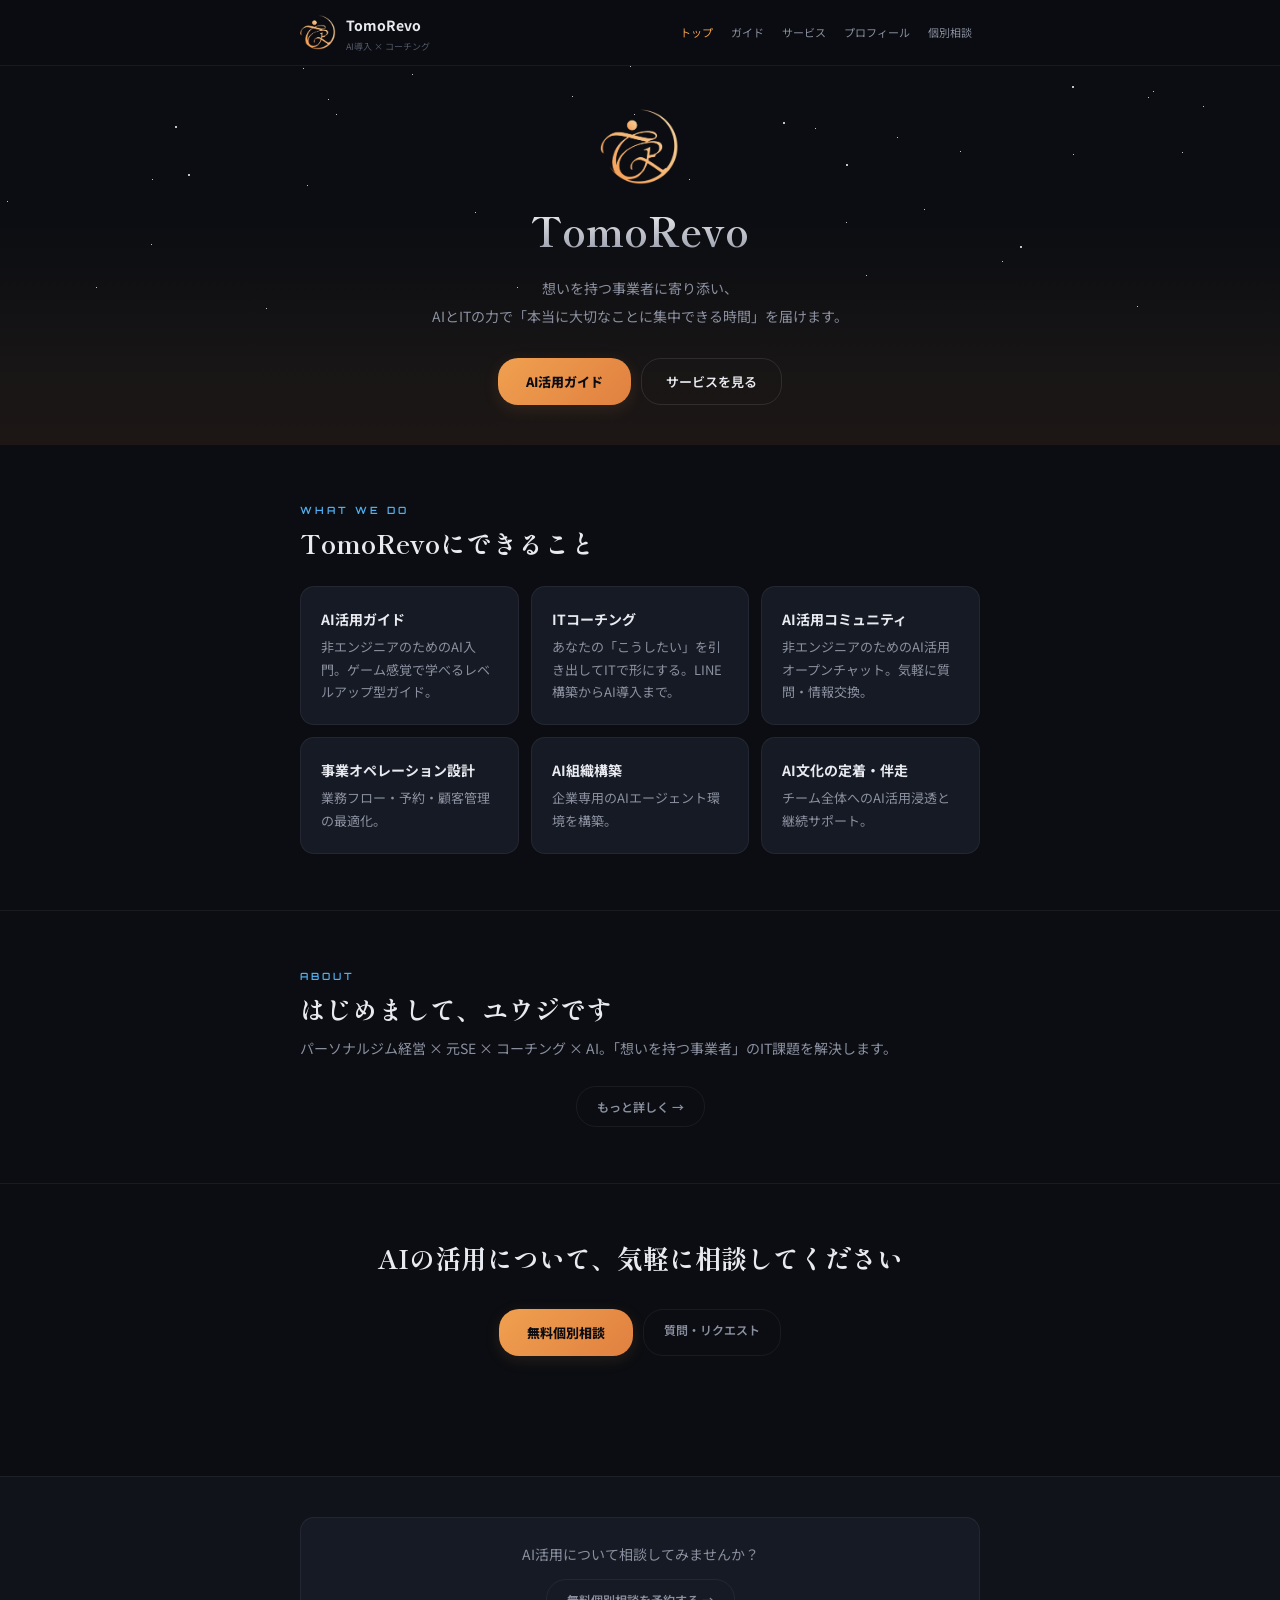
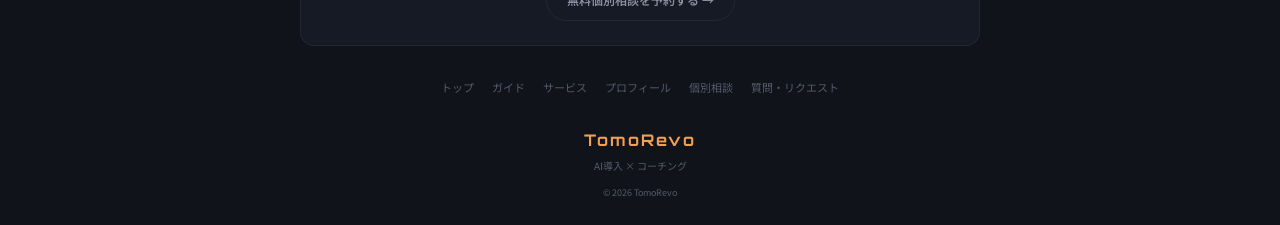
==== index.html @ 5a671fe1 "Initial deploy: TomoRevo公式サイト" ====
<!DOCTYPE html>
<html lang="ja">
<head>
  <meta charset="UTF-8">
  <meta name="viewport" content="width=device-width, initial-scale=1.0">
  <title>TomoRevo — テクノロジーで、大切な時間を取り戻す</title>
  <meta name="description" content="想いを持つ事業者に寄り添い、AIとITの力で「本当に大切なことに集中できる時間」を届けます。">

  <meta property="og:title" content="TomoRevo — テクノロジーで、大切な時間を取り戻す">
  <meta property="og:description" content="想いを持つ事業者に寄り添い、AIとITの力で「本当に大切なことに集中できる時間」を届けます。">
  <meta property="og:type" content="website">
  <meta property="og:image" content="images/ogp.png">
  <meta property="og:locale" content="ja_JP">
  <meta name="twitter:card" content="summary_large_image">

  <link rel="preconnect" href="https://fonts.googleapis.com">
  <link rel="preconnect" href="https://fonts.gstatic.com" crossorigin>
  <link href="https://fonts.googleapis.com/css2?family=Orbitron:wght@400;500;600;700;800;900&family=Zen+Maru+Gothic:wght@400;500;700;900&family=Shippori+Mincho:wght@400;600;700;800&family=IBM+Plex+Mono:wght@400;500;600&family=Noto+Sans+JP:wght@400;500;600;700;800&display=swap" rel="stylesheet">

  <link rel="stylesheet" href="css/style.css">
  <style>
    .hero-dawn{position:absolute;bottom:0;left:0;right:0;height:60%;background:linear-gradient(180deg,transparent 0%,rgba(240,160,80,0.03) 40%,rgba(240,160,80,0.06) 70%,rgba(240,130,60,0.08) 100%);z-index:0}
    .hero-stars{position:absolute;inset:0;z-index:0}
    .hero-star{position:absolute;width:1px;height:1px;background:#fff;border-radius:50%;animation:twinkle var(--dur,4s) var(--delay,0s) ease-in-out infinite alternate}
    @keyframes twinkle{0%{opacity:.15}100%{opacity:.7}}
    .hero-title-gradient{background:linear-gradient(180deg,#fff,var(--text-s));-webkit-background-clip:text;-webkit-text-fill-color:transparent;background-clip:text}
  </style>
</head>
<body>

  <header class="site-header" id="site-header"></header>

  <main>

    <!-- Hero -->
    <section class="hero">
      <div class="hero-stars" id="hero-stars"></div>
      <div class="hero-dawn"></div>
      <div class="hero-content">
        <img src="./images/logo.png" alt="TomoRevo" style="display:block;margin:0 auto 16px;height:80px;width:auto;">
        <h1 class="hero-title"><span class="hero-title-gradient">TomoRevo</span></h1>
        <p class="hero-desc">想いを持つ事業者に寄り添い、<br>AIとITの力で「本当に大切なことに集中できる時間」を届けます。</p>
        <div class="btn-row">
          <a href="./guide/index.html" class="btn-primary">AI活用ガイド</a>
          <a href="./services/index.html" class="btn-secondary">サービスを見る</a>
        </div>
      </div>
    </section>

    <!-- Feature Grid -->
    <section class="section">
      <div class="container">
        <p class="section-label">WHAT WE DO</p>
        <h2 class="section-title">TomoRevoにできること</h2>
        <div class="card-grid card-grid-3 mt-24">
          <a href="./guide/index.html" class="card">
            <h3 class="feature-title">AI活用ガイド</h3>
            <p class="feature-desc">非エンジニアのためのAI入門。ゲーム感覚で学べるレベルアップ型ガイド。</p>
          </a>
          <a href="./services/index.html" class="card">
            <h3 class="feature-title">ITコーチング</h3>
            <p class="feature-desc">あなたの「こうしたい」を引き出してITで形にする。LINE構築からAI導入まで。</p>
          </a>
          <div class="card">
            <h3 class="feature-title">AI活用コミュニティ</h3>
            <p class="feature-desc">非エンジニアのためのAI活用オープンチャット。気軽に質問・情報交換。</p>
          </div>
          <div class="card">
            <h3 class="feature-title">事業オペレーション設計</h3>
            <p class="feature-desc">業務フロー・予約・顧客管理の最適化。</p>
          </div>
          <div class="card">
            <h3 class="feature-title">AI組織構築</h3>
            <p class="feature-desc">企業専用のAIエージェント環境を構築。</p>
          </div>
          <div class="card">
            <h3 class="feature-title">AI文化の定着・伴走</h3>
            <p class="feature-desc">チーム全体へのAI活用浸透と継続サポート。</p>
          </div>
        </div>
      </div>
    </section>

    <!-- About Preview -->
    <section class="section">
      <div class="container">
        <p class="section-label">ABOUT</p>
        <h2 class="section-title">はじめまして、ユウジです</h2>
        <p class="section-desc">パーソナルジム経営 × 元SE × コーチング × AI。「想いを持つ事業者」のIT課題を解決します。</p>
        <div class="mt-24 text-center">
          <a href="./about/index.html" class="btn-subtle">もっと詳しく →</a>
        </div>
      </div>
    </section>

    <!-- CTA -->
    <section class="section">
      <div class="container text-center">
        <h2 class="section-title">AIの活用について、気軽に相談してください</h2>
        <div class="btn-row mt-32">
          <a href="./consultation/index.html" class="btn-primary">無料個別相談</a>
          <a href="./contact/index.html" class="btn-subtle">質問・リクエスト</a>
        </div>
      </div>
    </section>

  </main>

  <footer class="site-footer" id="site-footer"></footer>

  <script>
  const sc=document.getElementById('hero-stars');if(sc){for(let i=0;i<35;i++){const s=document.createElement('div');s.className='hero-star';s.style.left=Math.random()*100+'%';s.style.top=Math.random()*70+'%';s.style.setProperty('--dur',(3+Math.random()*5)+'s');s.style.setProperty('--delay',Math.random()*4+'s');s.style.width=s.style.height=(Math.random()>.7?'2px':'1px');sc.appendChild(s);}}
  </script>
  <script src="./js/config.js"></script>
  <script src="./js/components.js"></script>
</body>
</html>
---- css/style.css ----
/* ============================================
   TomoRevo — "Dawn in Space" Design System
   宇宙の夜明け。暗闇から温かい光が差す。
   ============================================ */
:root {
  --bg: #0b0d12;
  --bg-s: #10131a;
  --bg-card: #161a24;
  --bg-card-h: #1c2130;
  --border: rgba(255,255,255,0.06);
  --border-g: rgba(200,160,100,0.12);
  --text: #e8eaf0;
  --text-s: #8b90a0;
  --text-d: #555a6a;
  --accent: #f0a050;
  --accent-g: rgba(240,160,80,0.12);
  --accent2: #50b0f0;
  --accent2-g: rgba(80,176,240,0.08);
  --success: #50e89a;
  --success-g: rgba(80,232,154,0.1);
  --font-ui: 'Orbitron','IBM Plex Mono',monospace;
  --font-body: 'Noto Sans JP','Zen Maru Gothic',sans-serif;
  --font-head: 'Shippori Mincho',serif;
  --font-mono: 'IBM Plex Mono',monospace;
  --r: 8px; --r-lg: 14px; --r-xl: 20px;
  --ease: cubic-bezier(0.16,1,0.3,1);
  --max-w: 720px;
}
*,*::before,*::after{box-sizing:border-box;margin:0;padding:0}
html{scroll-behavior:smooth;font-size:16px}
body{font-family:var(--font-body);background:var(--bg);color:var(--text);line-height:1.8;overflow-x:hidden;-webkit-font-smoothing:antialiased}
a{color:inherit;text-decoration:none}
button{font-family:inherit;cursor:pointer;border:none;background:none;color:inherit}
img{max-width:100%;height:auto;display:block}
.container{max-width:var(--max-w);margin:0 auto;padding:0 20px}

/* HEADER */
.site-header{position:sticky;top:0;z-index:100;background:rgba(11,13,18,0.88);backdrop-filter:blur(16px);border-bottom:1px solid var(--border);padding:10px 0}
.header-inner{display:flex;align-items:center;justify-content:space-between;max-width:var(--max-w);margin:0 auto;padding:0 20px}
.header-brand{display:flex;align-items:center;gap:10px}
.header-logo{width:30px;height:30px;border-radius:6px;background:linear-gradient(135deg,var(--accent),#e08040);display:flex;align-items:center;justify-content:center;font-family:var(--font-mono);font-weight:700;font-size:11px;color:#0b0d12}
.header-title{font-weight:700;font-size:14px}
.header-subtitle{font-size:9px;color:var(--text-d);display:block}
.header-nav{display:flex;gap:2px}
.header-nav a{font-size:11px;color:var(--text-s);padding:5px 8px;border-radius:6px;transition:color .2s}
.header-nav a:hover{color:var(--text)}
.header-nav a.active{color:var(--accent)}
.mobile-menu-toggle{display:none;font-size:18px;color:var(--text-s);padding:6px}
@media(max-width:680px){
  .mobile-menu-toggle{display:block}
  .header-nav{display:none;position:absolute;top:100%;left:0;right:0;background:rgba(11,13,18,0.96);backdrop-filter:blur(16px);flex-direction:column;padding:8px 16px 16px;border-bottom:1px solid var(--border)}
  .header-nav.open{display:flex}
  .header-nav a{padding:10px 12px}
}

/* HERO — Dawn */
.hero{position:relative;min-height:30vh;display:flex;align-items:center;justify-content:center;overflow:hidden;text-align:center;background:var(--bg);padding:40px 0}
.hero-dawn{position:absolute;bottom:0;left:0;right:0;height:60%;background:linear-gradient(180deg,transparent 0%,rgba(240,160,80,0.03) 40%,rgba(240,160,80,0.06) 70%,rgba(240,130,60,0.08) 100%);z-index:0}
.hero-stars{position:absolute;inset:0;z-index:0}
.hero-star{position:absolute;width:1px;height:1px;background:#fff;border-radius:50%;animation:twinkle var(--dur,4s) var(--delay,0s) ease-in-out infinite alternate}
@keyframes twinkle{0%{opacity:.15}100%{opacity:.7}}
.hero-content{position:relative;z-index:2;padding:0 20px;max-width:520px}
.hero-level{font-family:var(--font-ui);font-size:11px;font-weight:600;color:var(--accent);letter-spacing:4px;margin-bottom:14px;opacity:.7}
.hero-title{font-family:var(--font-head);font-size:clamp(24px,5.5vw,40px);font-weight:700;line-height:1.4;margin-bottom:16px}
.hero-desc{font-size:14px;color:var(--text-s);line-height:2;margin-bottom:28px}
.hero-cta{display:inline-block;padding:12px 28px;border-radius:var(--r-xl);background:linear-gradient(135deg,var(--accent),#e08040);color:#0b0d12;font-weight:700;font-size:13px;transition:all .3s var(--ease);box-shadow:0 4px 16px var(--accent-g)}
.hero-cta:hover{transform:translateY(-2px);box-shadow:0 6px 24px rgba(240,160,80,0.2)}
.hero-scroll{position:absolute;bottom:28px;left:50%;transform:translateX(-50%);z-index:2;color:var(--text-d);font-size:10px;font-family:var(--font-mono);animation:scrollB 2s ease-in-out infinite}
@keyframes scrollB{0%,100%{transform:translateX(-50%) translateY(0)}50%{transform:translateX(-50%) translateY(5px)}}

/* SECTION */
.section{padding:56px 0}
.section+.section{border-top:1px solid var(--border)}
.section-bg{background:var(--bg-s)}
.section-label{font-family:var(--font-ui);font-size:10px;font-weight:600;color:var(--accent2);letter-spacing:3px;margin-bottom:6px}
.section-title{font-family:var(--font-head);font-size:clamp(20px,4vw,26px);font-weight:700;line-height:1.4;margin-bottom:8px}
.section-desc{font-size:14px;color:var(--text-s);line-height:1.9;margin-bottom:24px}

/* CARDS */
.card{background:var(--bg-card);border:1px solid var(--border);border-radius:var(--r-lg);padding:20px;transition:all .3s var(--ease)}
.card:hover{border-color:var(--border-g);transform:translateY(-2px)}
.card-grid{display:grid;gap:12px}
.card-grid-2{grid-template-columns:1fr}
.card-grid-3{grid-template-columns:1fr}
@media(min-width:540px){.card-grid-2{grid-template-columns:repeat(2,1fr)}.card-grid-3{grid-template-columns:repeat(2,1fr)}}
@media(min-width:780px){.card-grid-3{grid-template-columns:repeat(3,1fr)}}

/* BUTTONS */
.btn-primary{display:inline-block;padding:12px 28px;border-radius:var(--r-xl);background:linear-gradient(135deg,var(--accent),#e08040);color:#0b0d12;font-weight:800;font-size:13px;border:none;transition:all .3s var(--ease);box-shadow:0 4px 16px var(--accent-g)}
.btn-primary:hover{transform:translateY(-2px);box-shadow:0 6px 24px rgba(240,160,80,0.2)}
.btn-secondary{display:inline-block;padding:11px 24px;border-radius:var(--r-xl);background:transparent;color:var(--text);font-weight:600;font-size:13px;border:1.5px solid rgba(255,255,255,0.1);transition:all .3s var(--ease)}
.btn-secondary:hover{border-color:rgba(255,255,255,0.2);background:rgba(255,255,255,0.03)}
.btn-subtle{display:inline-block;padding:9px 20px;border-radius:var(--r-xl);color:var(--text-s);font-weight:600;font-size:12px;border:1px solid var(--border);transition:all .3s}
.btn-subtle:hover{color:var(--text);border-color:rgba(255,255,255,0.12)}
.btn-disabled{opacity:.3;pointer-events:none}
.btn-row{display:flex;flex-wrap:wrap;gap:10px;justify-content:center}

/* ACCORDION */
.accordion{display:flex;flex-direction:column;gap:4px}
.accordion-item{background:var(--bg-card);border:1px solid var(--border);border-radius:var(--r);overflow:hidden}
.accordion-item.open{border-color:var(--border-g)}
.accordion-trigger{display:flex;align-items:center;justify-content:space-between;width:100%;padding:13px 16px;font-size:14px;font-weight:700;text-align:left;transition:background .15s}
.accordion-trigger:hover{background:var(--bg-card-h)}
.accordion-icon{font-size:16px;color:var(--text-d);transition:transform .3s var(--ease)}
.accordion-item.open .accordion-icon{transform:rotate(45deg);color:var(--accent)}
.accordion-content{max-height:0;overflow:hidden;transition:max-height .35s var(--ease)}
.accordion-body{padding:0 16px 16px}

/* FEATURE CARDS */
.feature-icon{width:40px;height:40px;border-radius:10px;display:flex;align-items:center;justify-content:center;font-size:20px;margin-bottom:12px;background:rgba(240,160,80,0.06);border:1px solid rgba(240,160,80,0.08)}
.feature-title{font-size:14px;font-weight:700;margin-bottom:4px}
.feature-desc{font-size:13px;color:var(--text-s);line-height:1.75}

/* CHAPTER CARDS (guide index) */
.chapter-list{display:flex;flex-direction:column;gap:10px}
.chapter-link{display:flex;align-items:center;gap:16px;padding:16px 18px;background:var(--bg-card);border:1px solid var(--border);border-radius:var(--r-lg);transition:all .3s var(--ease);text-decoration:none}
.chapter-link:hover{border-color:var(--border-g);transform:translateX(4px)}
.chapter-lv{width:38px;height:38px;border-radius:50%;flex-shrink:0;background:var(--bg-s);border:1.5px solid rgba(255,255,255,0.08);display:flex;align-items:center;justify-content:center;font-family:var(--font-ui);font-weight:800;font-size:12px;color:var(--text-d)}
.chapter-link.available .chapter-lv{background:linear-gradient(135deg,var(--accent),#e08040);border-color:transparent;color:#0b0d12;box-shadow:0 0 16px var(--accent-g)}
.chapter-link-info{flex:1}
.chapter-link-title{font-weight:700;font-size:14px}
.chapter-link-sub{font-size:12px;color:var(--text-s);margin-top:2px}
.chapter-link-action{font-size:12px;color:var(--text-d);margin-top:3px}
.chapter-link-arrow{font-size:14px;color:var(--text-d);flex-shrink:0}
.chapter-link.available .chapter-link-arrow{color:var(--accent)}

/* FORMS */
.form-card{background:var(--bg-card);border:1px solid var(--border);border-radius:var(--r-lg);padding:28px 22px}
.form-group{margin-bottom:18px}
.form-label{display:block;font-size:13px;font-weight:700;margin-bottom:5px}
.form-label .optional{font-size:11px;font-weight:400;color:var(--text-d);margin-left:5px}
.form-input,.form-textarea,.form-select{width:100%;padding:10px 14px;border-radius:var(--r);background:var(--bg);border:1px solid var(--border);color:var(--text);font-family:var(--font-body);font-size:15px;transition:border-color .2s,box-shadow .2s;color-scheme:dark}
input[type="datetime-local"]{-webkit-appearance:none;appearance:none;cursor:pointer;position:relative}
input[type="datetime-local"]::-webkit-calendar-picker-indicator{position:absolute;top:0;left:0;right:0;bottom:0;width:100%;height:100%;opacity:0;cursor:pointer}
.form-input:focus,.form-textarea:focus,.form-select:focus{outline:none;border-color:var(--accent);box-shadow:0 0 0 3px var(--accent-g)}
.form-textarea{min-height:110px;resize:vertical}
.form-select{appearance:none;background-image:url("data:image/svg+xml,%3Csvg xmlns='http://www.w3.org/2000/svg' width='12' height='12' fill='%23555a6a'%3E%3Cpath d='M6 8L1 3h10z'/%3E%3C/svg%3E");background-repeat:no-repeat;background-position:right 14px center;padding-right:36px}
.form-conditional{display:none;padding-left:14px;border-left:2px solid rgba(240,160,80,0.15);margin-top:10px}
.form-conditional.show{display:block;animation:fadeUp .25s var(--ease)}
@keyframes fadeUp{from{opacity:0;transform:translateY(6px)}to{opacity:1}}
.form-submit-area{margin-top:24px;text-align:center}
.form-success{display:none;text-align:center;padding:32px;background:var(--success-g);border:1px solid rgba(80,232,154,0.12);border-radius:var(--r-lg)}
.form-success.show{display:block;animation:pop .4s var(--ease)}
@keyframes pop{from{opacity:0;transform:scale(.92)}to{opacity:1;transform:scale(1)}}
.form-success-icon{font-size:40px;margin-bottom:12px}
.form-success-title{font-family:var(--font-ui);font-size:16px;font-weight:700;color:var(--success);letter-spacing:1px}
.form-success-desc{font-size:14px;color:var(--text-s);margin-top:6px;line-height:1.8}

/* ABOUT */
.about-profile{display:flex;flex-direction:column;align-items:center;gap:16px;text-align:center}
.about-avatar{width:100px;height:100px;border-radius:50%;background:linear-gradient(135deg,var(--accent),#e08040);display:flex;align-items:center;justify-content:center;font-family:var(--font-head);font-size:36px;font-weight:700;color:#0b0d12;box-shadow:0 0 32px var(--accent-g)}
.about-name{font-family:var(--font-head);font-size:22px;font-weight:700}
.about-role{font-size:12px;color:var(--text-d);font-weight:600;letter-spacing:.5px}
.about-bio{font-size:14px;color:var(--text-s);line-height:1.9;max-width:500px;text-align:left;margin-top:12px}
.value-card{background:var(--bg-card);border:1px solid var(--border);border-radius:var(--r-lg);padding:22px;text-align:center}
.value-icon{font-size:24px;margin-bottom:10px}
.value-title{font-family:var(--font-head);font-size:15px;font-weight:700;margin-bottom:6px}
.value-desc{font-size:12px;color:var(--text-s);line-height:1.7}

/* SERVICES */
.service-step{display:flex;gap:14px;padding:18px 0}
.service-step+.service-step{border-top:1px solid var(--border)}
.step-number{flex-shrink:0;width:30px;height:30px;border-radius:50%;background:linear-gradient(135deg,var(--accent),#e08040);color:#0b0d12;display:flex;align-items:center;justify-content:center;font-weight:900;font-size:12px}
.step-content{flex:1}
.step-title{font-size:14px;font-weight:700;margin-bottom:3px}
.step-desc{font-size:13px;color:var(--text-s);line-height:1.75}
.price-card{background:var(--bg-card);border:1px solid var(--border);border-radius:var(--r-lg);padding:28px 22px;text-align:center;position:relative;overflow:hidden}
.price-card::before{content:'';position:absolute;top:0;left:0;right:0;height:2px;background:linear-gradient(90deg,var(--accent),var(--accent2))}
.price-card.recommended{border-color:var(--border-g);box-shadow:0 0 24px var(--accent-g)}
.price-label{font-family:var(--font-ui);font-size:10px;font-weight:600;color:var(--accent);margin-bottom:6px;letter-spacing:1.5px;text-transform:uppercase}
.price-name{font-family:var(--font-head);font-size:18px;font-weight:700;margin-bottom:10px}
.price-row{display:flex;align-items:baseline;justify-content:center;gap:4px;margin-bottom:4px}
.price-amount{font-family:var(--font-head);font-size:32px;font-weight:700}
.price-unit{font-size:13px;color:var(--text-s)}
.price-note{font-size:11px;color:var(--text-d);margin-top:4px}
.price-features{text-align:left;margin:16px 0;display:flex;flex-direction:column;gap:6px}
.price-feat{font-size:12px;color:var(--text-s);padding-left:18px;position:relative}
.price-feat::before{content:'✓';position:absolute;left:0;color:var(--success);font-weight:700;font-size:11px}
.client-voice{padding:18px 20px;background:var(--bg-card);border-radius:var(--r);border-left:3px solid var(--accent);margin:14px 0}
.client-voice p{font-family:var(--font-head);font-size:14px;color:var(--text-s);line-height:1.85}
.client-voice cite{display:block;font-size:11px;color:var(--text-d);margin-top:6px;font-style:normal}

/* FOOTER */
.site-footer{margin-top:64px;padding:40px 0 24px;background:var(--bg-s);border-top:1px solid var(--border)}
.footer-cta{text-align:center;margin-bottom:28px;padding:24px;background:var(--bg-card);border-radius:var(--r-lg);border:1px solid var(--border)}
.footer-cta p{font-size:14px;color:var(--text-s);margin-bottom:12px}
.footer-nav{display:flex;flex-wrap:wrap;gap:2px;justify-content:center;margin-bottom:24px}
.footer-nav a{font-size:11px;color:var(--text-d);padding:4px 8px}
.footer-nav a:hover{color:var(--text-s)}
.footer-brand{text-align:center;margin-bottom:10px}
.footer-logo{font-family:var(--font-ui);font-weight:700;font-size:16px;color:var(--accent);letter-spacing:2px}
.footer-tagline{font-size:10px;color:var(--text-d);margin-top:2px}
.footer-copy{text-align:center;font-size:9px;color:var(--text-d)}

/* UTILITY */
.text-center{text-align:center}
.mt-16{margin-top:16px}
.mt-24{margin-top:24px}
.mt-32{margin-top:32px}
.mt-48{margin-top:48px}
.mb-16{margin-bottom:16px}
.mb-24{margin-bottom:24px}
.sr-only{position:absolute;width:1px;height:1px;padding:0;margin:-1px;overflow:hidden;clip:rect(0,0,0,0);border:0}
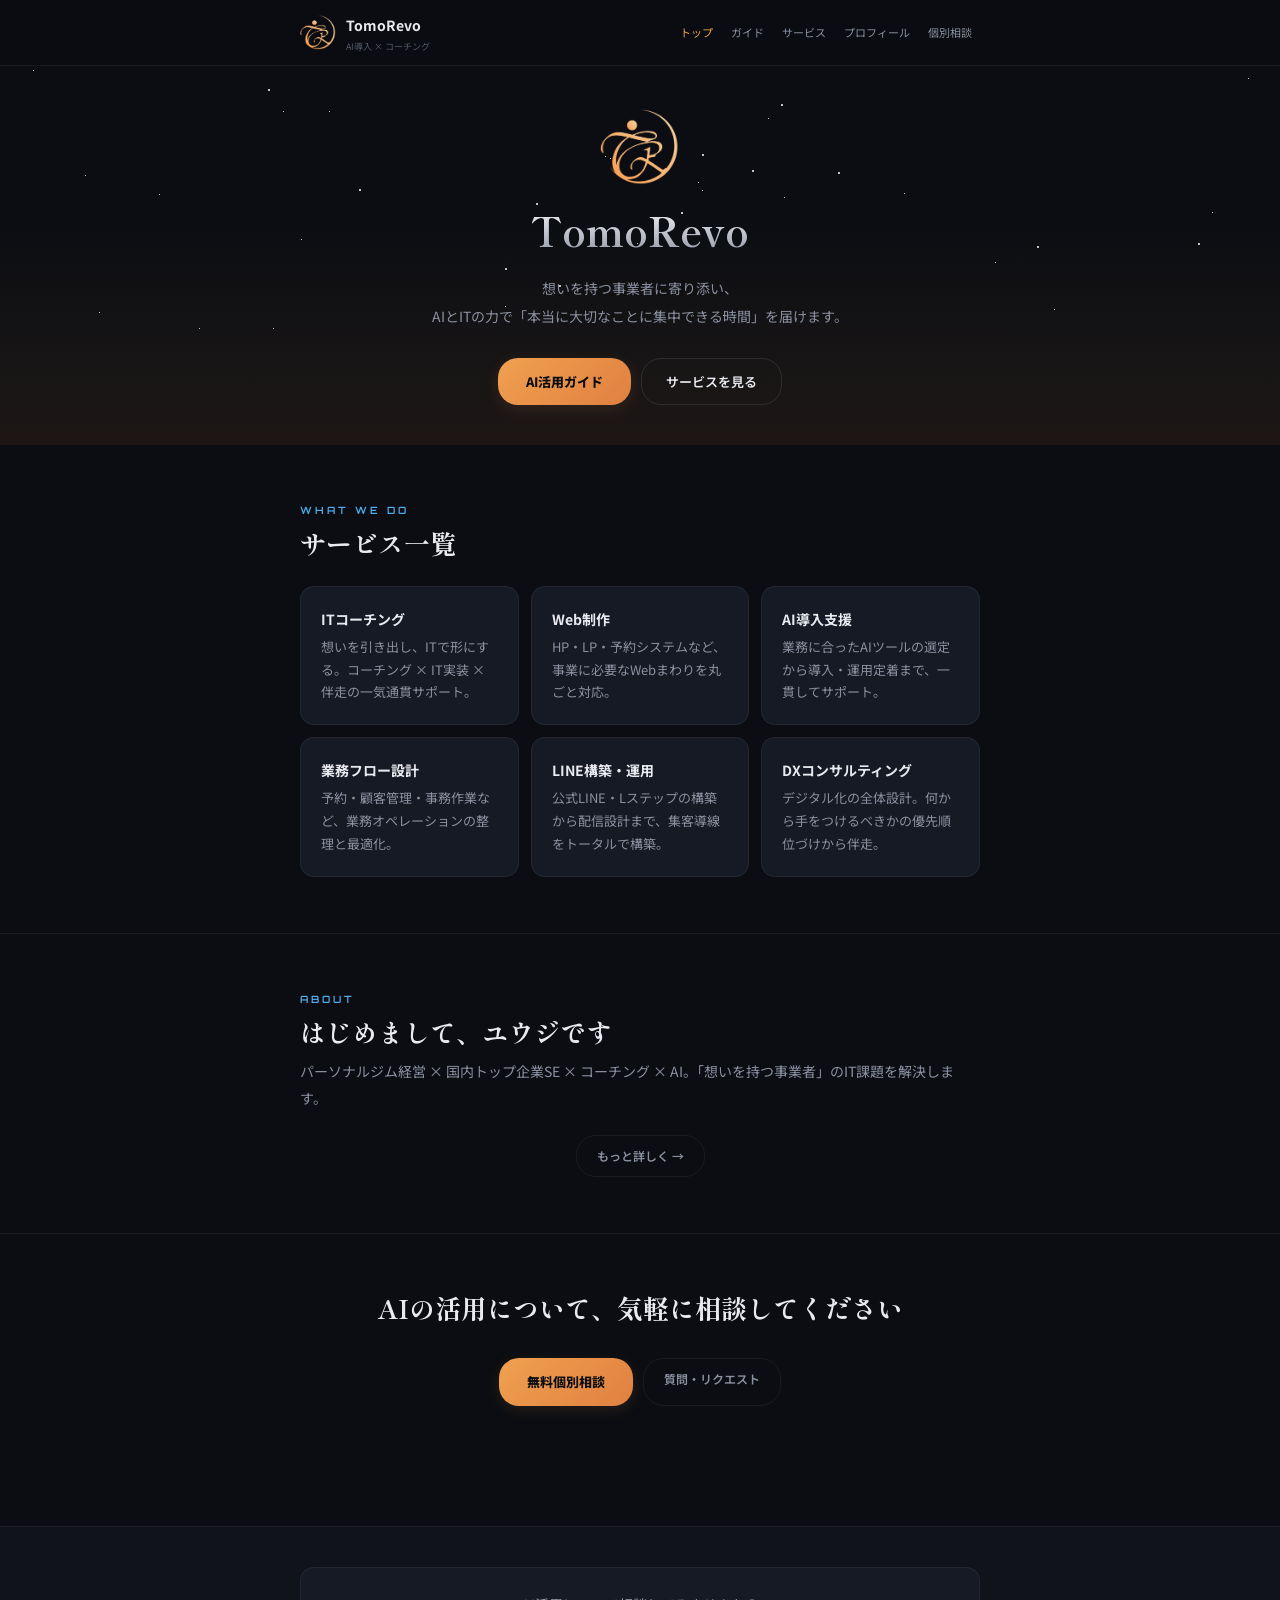
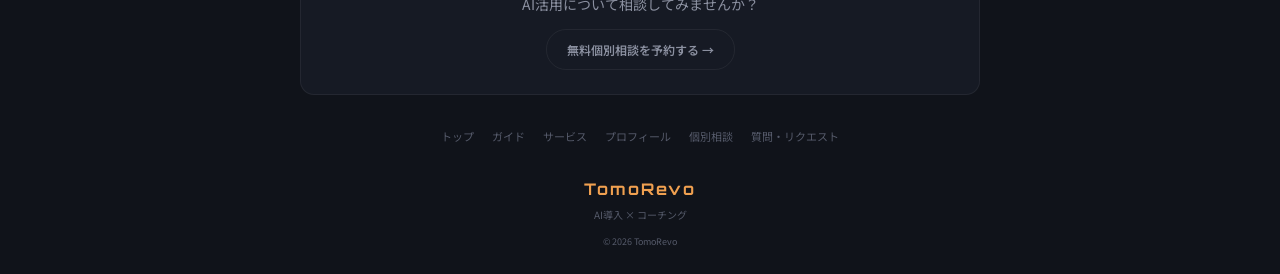
==== commit 886358f0: "ゲーム感覚削除+サービス一覧整理+MVV再定義+SE表記更新" ====
--- a/index.html
+++ b/index.html
@@ -51,31 +51,31 @@
     <section class="section">
       <div class="container">
         <p class="section-label">WHAT WE DO</p>
-        <h2 class="section-title">TomoRevoにできること</h2>
+        <h2 class="section-title">サービス一覧</h2>
         <div class="card-grid card-grid-3 mt-24">
-          <a href="./guide/index.html" class="card">
-            <h3 class="feature-title">AI活用ガイド</h3>
-            <p class="feature-desc">非エンジニアのためのAI入門。ゲーム感覚で学べるレベルアップ型ガイド。</p>
-          </a>
           <a href="./services/index.html" class="card">
             <h3 class="feature-title">ITコーチング</h3>
-            <p class="feature-desc">あなたの「こうしたい」を引き出してITで形にする。LINE構築からAI導入まで。</p>
+            <p class="feature-desc">想いを引き出し、ITで形にする。コーチング × IT実装 × 伴走の一気通貫サポート。</p>
           </a>
           <div class="card">
-            <h3 class="feature-title">AI活用コミュニティ</h3>
-            <p class="feature-desc">非エンジニアのためのAI活用オープンチャット。気軽に質問・情報交換。</p>
+            <h3 class="feature-title">Web制作</h3>
+            <p class="feature-desc">HP・LP・予約システムなど、事業に必要なWebまわりを丸ごと対応。</p>
           </div>
           <div class="card">
-            <h3 class="feature-title">事業オペレーション設計</h3>
-            <p class="feature-desc">業務フロー・予約・顧客管理の最適化。</p>
+            <h3 class="feature-title">AI導入支援</h3>
+            <p class="feature-desc">業務に合ったAIツールの選定から導入・運用定着まで、一貫してサポート。</p>
           </div>
           <div class="card">
-            <h3 class="feature-title">AI組織構築</h3>
-            <p class="feature-desc">企業専用のAIエージェント環境を構築。</p>
+            <h3 class="feature-title">業務フロー設計</h3>
+            <p class="feature-desc">予約・顧客管理・事務作業など、業務オペレーションの整理と最適化。</p>
           </div>
           <div class="card">
-            <h3 class="feature-title">AI文化の定着・伴走</h3>
-            <p class="feature-desc">チーム全体へのAI活用浸透と継続サポート。</p>
+            <h3 class="feature-title">LINE構築・運用</h3>
+            <p class="feature-desc">公式LINE・Lステップの構築から配信設計まで、集客導線をトータルで構築。</p>
+          </div>
+          <div class="card">
+            <h3 class="feature-title">DXコンサルティング</h3>
+            <p class="feature-desc">デジタル化の全体設計。何から手をつけるべきかの優先順位づけから伴走。</p>
           </div>
         </div>
       </div>
@@ -86,7 +86,7 @@
       <div class="container">
         <p class="section-label">ABOUT</p>
         <h2 class="section-title">はじめまして、ユウジです</h2>
-        <p class="section-desc">パーソナルジム経営 × 元SE × コーチング × AI。「想いを持つ事業者」のIT課題を解決します。</p>
+        <p class="section-desc">パーソナルジム経営 × 国内トップ企業SE × コーチング × AI。「想いを持つ事業者」のIT課題を解決します。</p>
         <div class="mt-24 text-center">
           <a href="./about/index.html" class="btn-subtle">もっと詳しく →</a>
         </div>
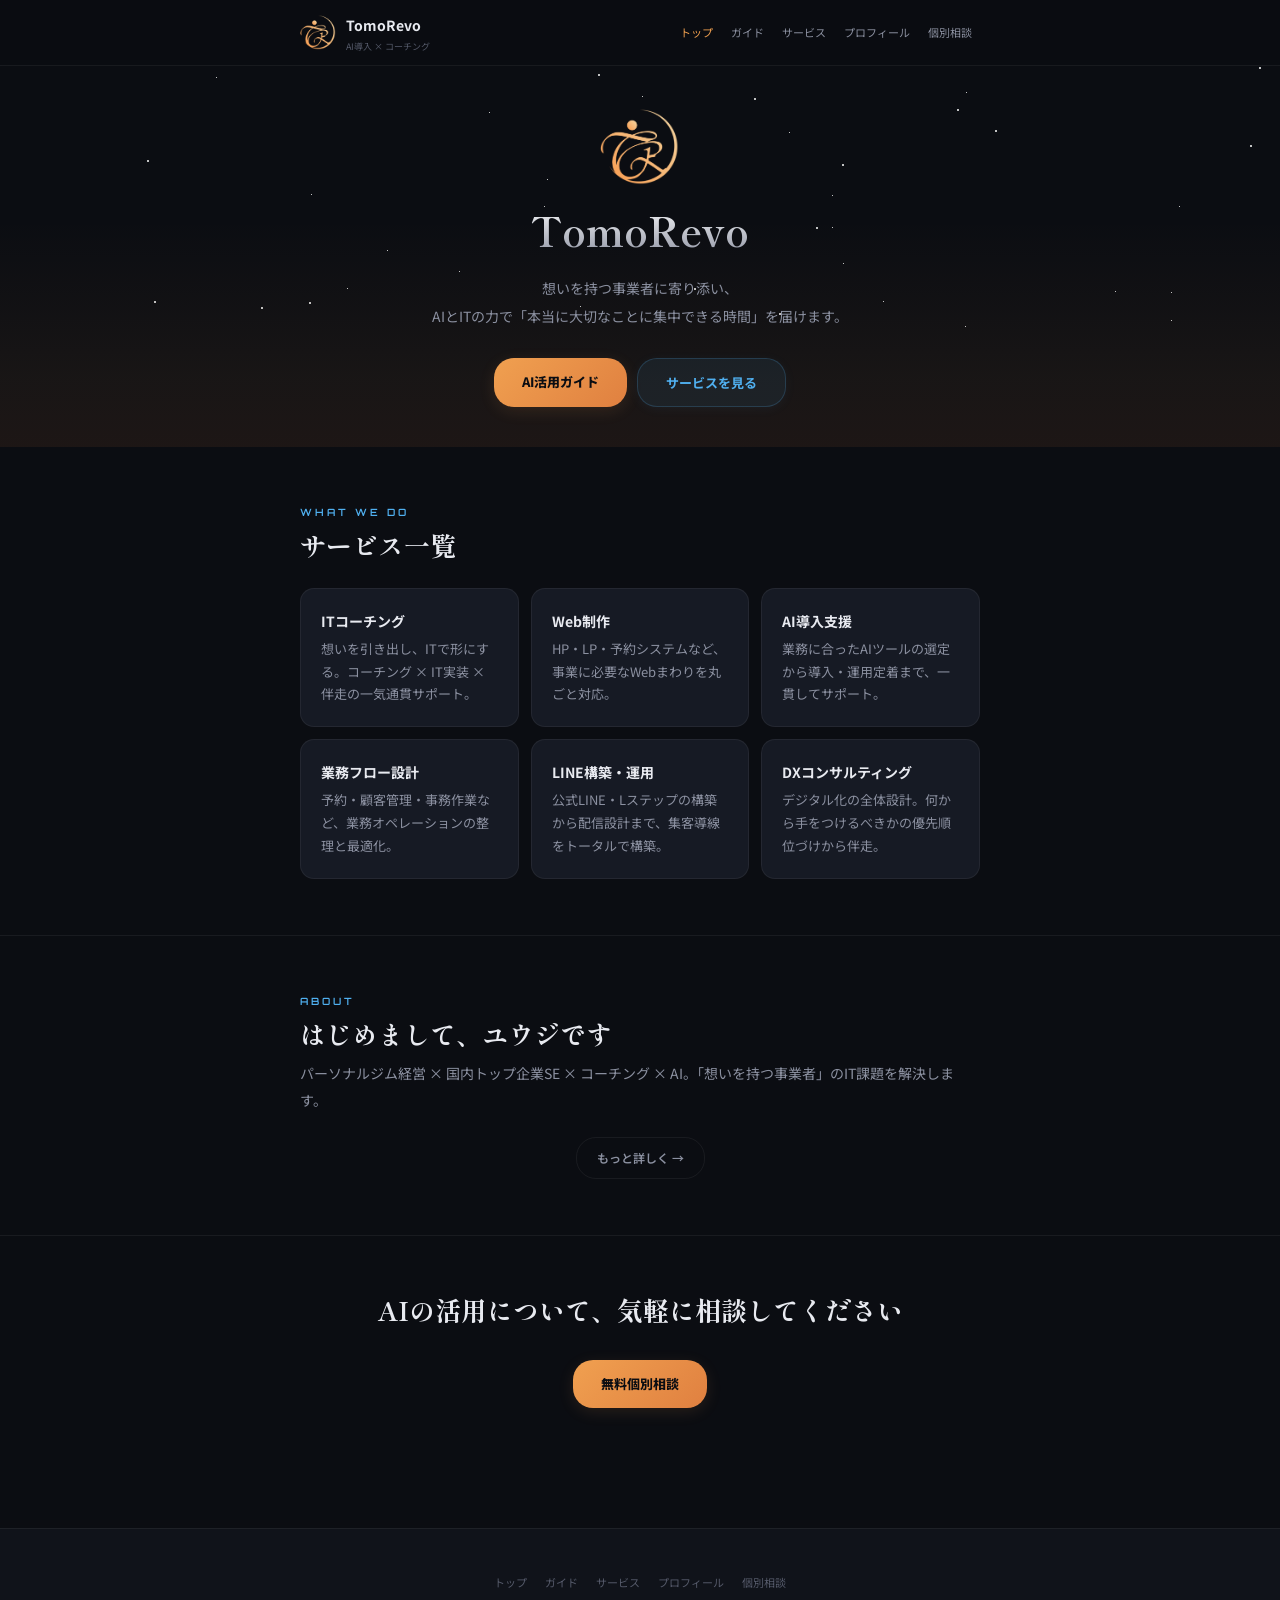
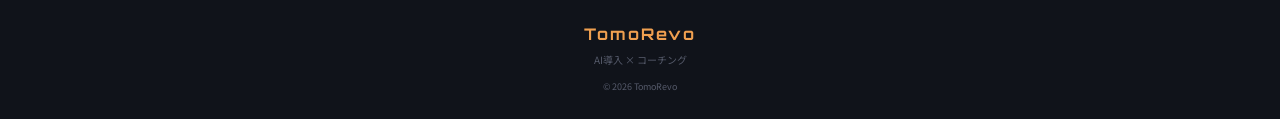
==== commit d4b4b997: "質問・リクエスト導線を全ページから削除 - フッターナビから削除（config.js） - トップページCTAから削除 - サービスページCTAから削除 - 導線を個別相談に一本化  Co-Autho" ====
--- a/index.html
+++ b/index.html
@@ -99,7 +99,6 @@
         <h2 class="section-title">AIの活用について、気軽に相談してください</h2>
         <div class="btn-row mt-32">
           <a href="./consultation/index.html" class="btn-primary">無料個別相談</a>
-          <a href="./contact/index.html" class="btn-subtle">質問・リクエスト</a>
         </div>
       </div>
     </section>
--- a/css/style.css
+++ b/css/style.css
@@ -88,10 +88,13 @@
 /* BUTTONS */
 .btn-primary{display:inline-block;padding:12px 28px;border-radius:var(--r-xl);background:linear-gradient(135deg,var(--accent),#e08040);color:#0b0d12;font-weight:800;font-size:13px;border:none;transition:all .3s var(--ease);box-shadow:0 4px 16px var(--accent-g)}
 .btn-primary:hover{transform:translateY(-2px);box-shadow:0 6px 24px rgba(240,160,80,0.2)}
-.btn-secondary{display:inline-block;padding:11px 24px;border-radius:var(--r-xl);background:transparent;color:var(--text);font-weight:600;font-size:13px;border:1.5px solid rgba(255,255,255,0.1);transition:all .3s var(--ease)}
-.btn-secondary:hover{border-color:rgba(255,255,255,0.2);background:rgba(255,255,255,0.03)}
+.btn-secondary{display:inline-block;padding:12px 28px;border-radius:var(--r-xl);background:rgba(80,176,240,0.08);color:var(--accent2);font-weight:700;font-size:13px;border:1.5px solid rgba(80,176,240,0.2);transition:all .3s var(--ease);box-shadow:0 2px 12px rgba(80,176,240,0.06)}
+.btn-secondary:hover{border-color:rgba(80,176,240,0.35);background:rgba(80,176,240,0.13);transform:translateY(-2px);box-shadow:0 4px 20px rgba(80,176,240,0.12)}
 .btn-subtle{display:inline-block;padding:9px 20px;border-radius:var(--r-xl);color:var(--text-s);font-weight:600;font-size:12px;border:1px solid var(--border);transition:all .3s}
 .btn-subtle:hover{color:var(--text);border-color:rgba(255,255,255,0.12)}
+.btn-next{position:relative;padding-right:36px}
+.btn-next::after{content:'→';position:absolute;right:16px;top:50%;transform:translateY(-50%);transition:transform .3s var(--ease)}
+.btn-next:hover::after{transform:translateY(-50%) translateX(4px)}
 .btn-disabled{opacity:.3;pointer-events:none}
 .btn-row{display:flex;flex-wrap:wrap;gap:10px;justify-content:center}
 
@@ -123,6 +126,11 @@
 .chapter-link-action{font-size:12px;color:var(--text-d);margin-top:3px}
 .chapter-link-arrow{font-size:14px;color:var(--text-d);flex-shrink:0}
 .chapter-link.available .chapter-link-arrow{color:var(--accent)}
+.chapter-link.locked{opacity:0.4;pointer-events:none;position:relative;cursor:default}
+.chapter-link.locked:hover{border-color:var(--border);transform:none}
+.chapter-link.locked .chapter-lv{background:var(--bg-s);border-color:var(--border);color:var(--text-d);box-shadow:none}
+.chapter-link.locked .chapter-link-arrow{display:none}
+.chapter-link.locked .chapter-link-action{color:var(--accent);font-weight:600;letter-spacing:1px}
 
 /* FORMS */
 .form-card{background:var(--bg-card);border:1px solid var(--border);border-radius:var(--r-lg);padding:28px 22px}
@@ -130,8 +138,11 @@
 .form-label{display:block;font-size:13px;font-weight:700;margin-bottom:5px}
 .form-label .optional{font-size:11px;font-weight:400;color:var(--text-d);margin-left:5px}
 .form-input,.form-textarea,.form-select{width:100%;padding:10px 14px;border-radius:var(--r);background:var(--bg);border:1px solid var(--border);color:var(--text);font-family:var(--font-body);font-size:15px;transition:border-color .2s,box-shadow .2s;color-scheme:dark}
-input[type="datetime-local"]{-webkit-appearance:none;appearance:none;cursor:pointer;position:relative}
+input[type="datetime-local"]{-webkit-appearance:none;appearance:none;cursor:pointer;position:relative;min-height:48px;padding:14px 14px}
 input[type="datetime-local"]::-webkit-calendar-picker-indicator{position:absolute;top:0;left:0;right:0;bottom:0;width:100%;height:100%;opacity:0;cursor:pointer}
+.datetime-wrap{position:relative}
+.datetime-hint{position:absolute;left:14px;top:50%;transform:translateY(-50%);font-size:13px;color:var(--text-d);pointer-events:none;transition:opacity .2s}
+.datetime-input:valid~.datetime-hint,.datetime-input:focus~.datetime-hint{opacity:0}
 .form-input:focus,.form-textarea:focus,.form-select:focus{outline:none;border-color:var(--accent);box-shadow:0 0 0 3px var(--accent-g)}
 .form-textarea{min-height:110px;resize:vertical}
 .form-select{appearance:none;background-image:url("data:image/svg+xml,%3Csvg xmlns='http://www.w3.org/2000/svg' width='12' height='12' fill='%23555a6a'%3E%3Cpath d='M6 8L1 3h10z'/%3E%3C/svg%3E");background-repeat:no-repeat;background-position:right 14px center;padding-right:36px}
@@ -192,6 +203,14 @@
 .footer-tagline{font-size:10px;color:var(--text-d);margin-top:2px}
 .footer-copy{text-align:center;font-size:9px;color:var(--text-d)}
 
+/* CTA STRONG — コンバージョン用 */
+.cta-strong{background:linear-gradient(135deg,rgba(240,160,80,0.08),rgba(240,130,60,0.04));border:1.5px solid rgba(240,160,80,0.25);box-shadow:0 0 32px rgba(240,160,80,0.06);padding:28px 24px;border-radius:var(--r-lg);margin:0 20px}
+.cta-strong .cta-lead{font-family:var(--font-head);font-size:17px;font-weight:700;color:var(--text);margin-bottom:8px}
+.cta-strong .cta-sub{font-size:13px;color:var(--text-s);line-height:1.8;margin-bottom:16px}
+.cta-strong .btn-primary{font-size:14px;padding:14px 32px;animation:ctaPulse 2.5s ease-in-out infinite}
+@keyframes ctaPulse{0%,100%{transform:scale(1);box-shadow:0 4px 16px var(--accent-g)}50%{transform:scale(1.04);box-shadow:0 6px 28px rgba(240,160,80,0.25)}}
+.cta-strong .btn-primary:hover{animation:none;transform:translateY(-2px);box-shadow:0 6px 24px rgba(240,160,80,0.3)}
+
 /* UTILITY */
 .text-center{text-align:center}
 .mt-16{margin-top:16px}
